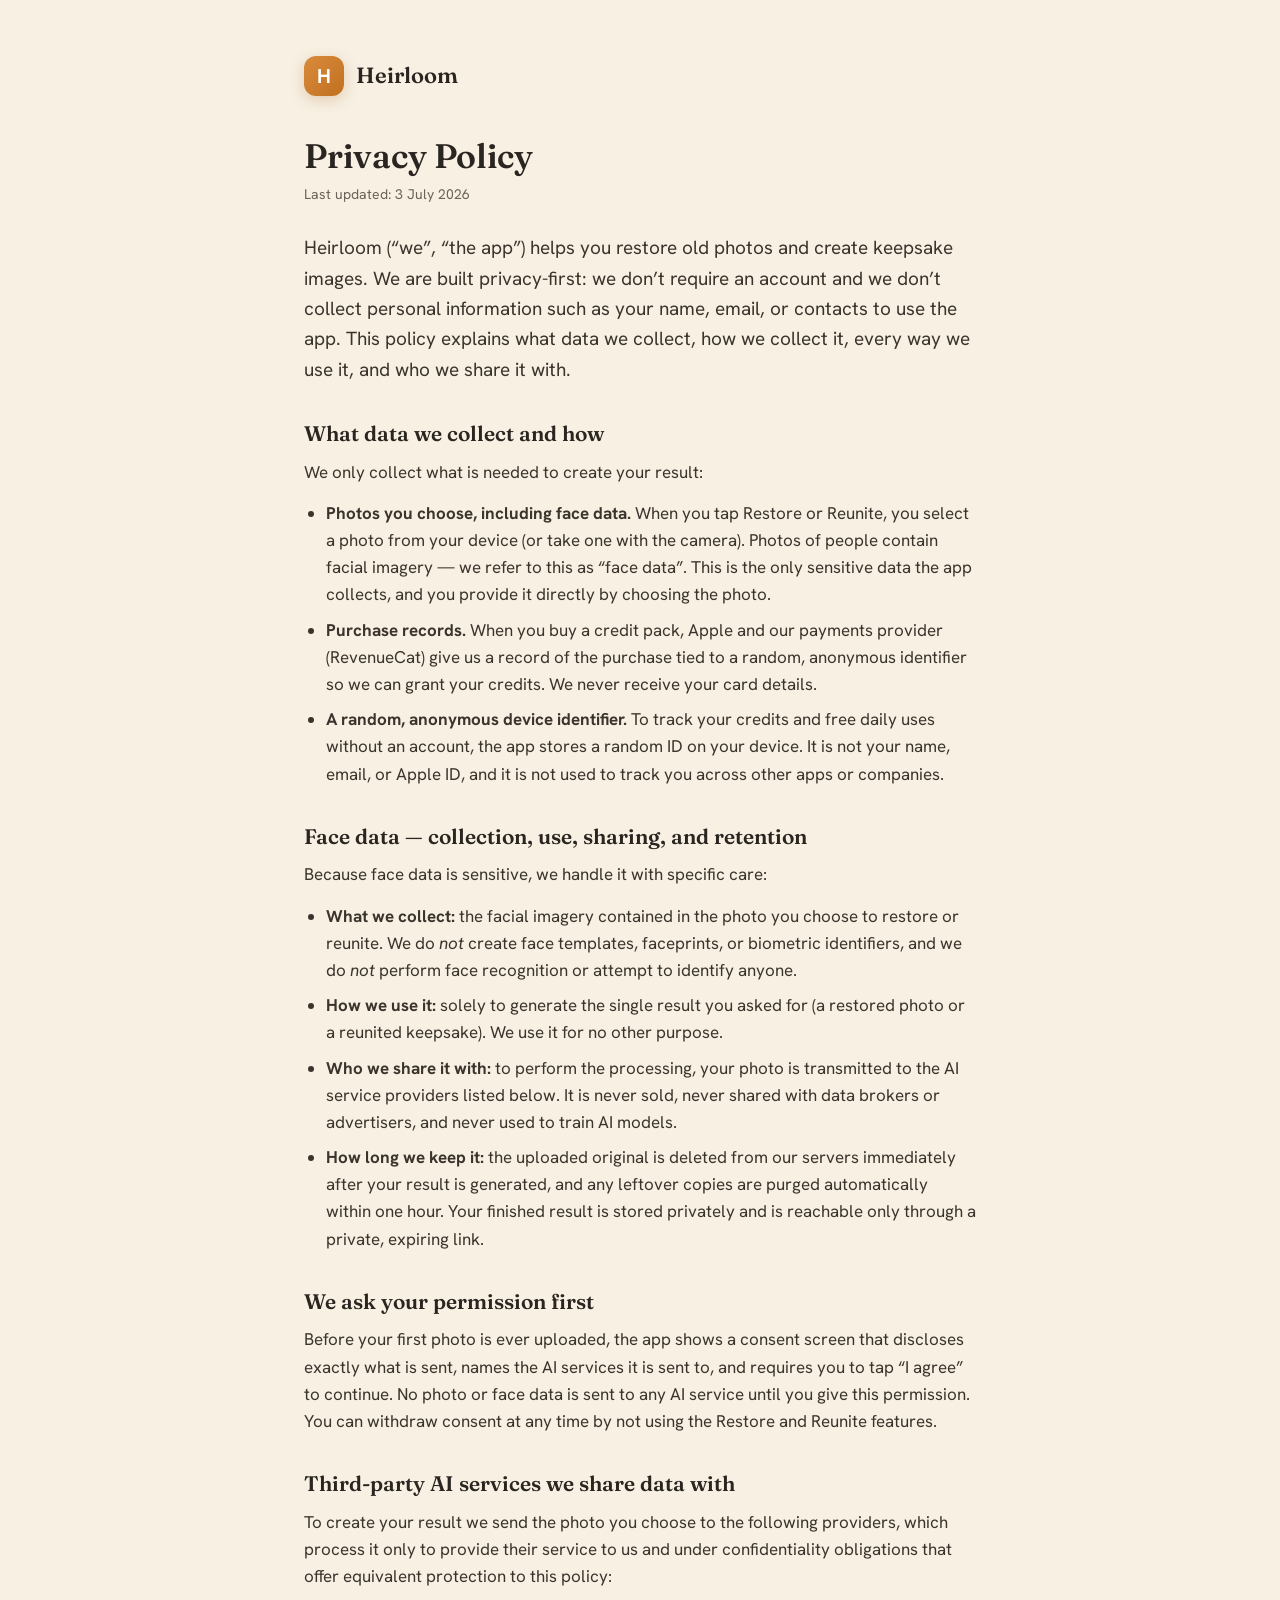
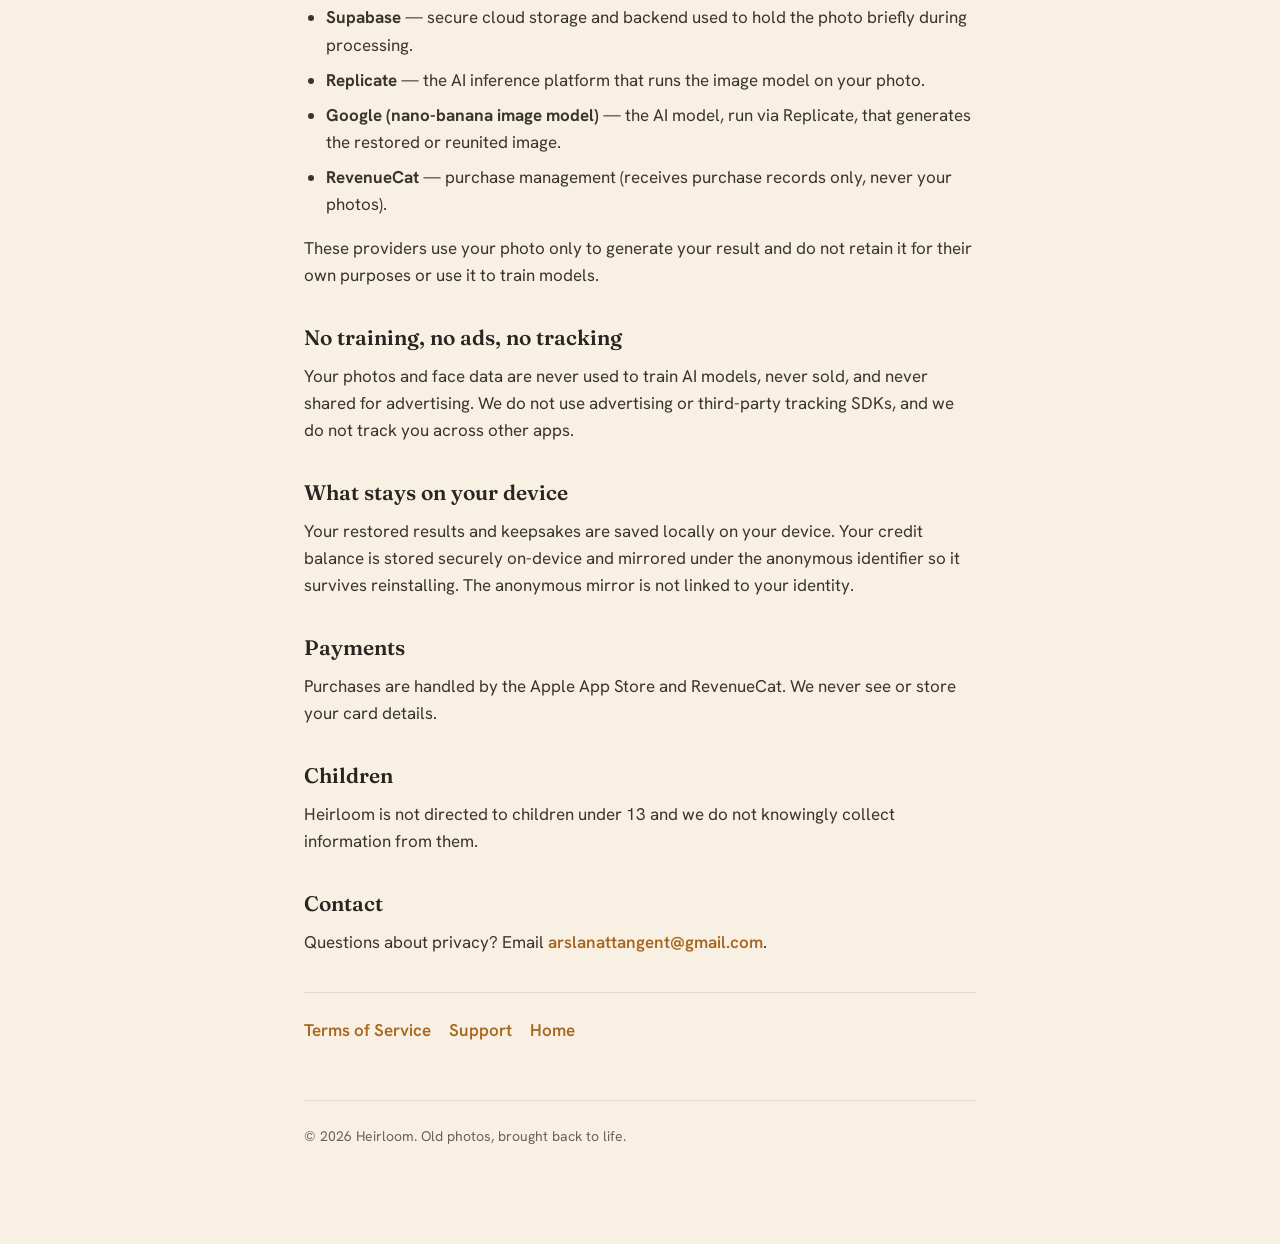
==== index.html @ 7bb330ab "Publish Heirloom privacy policy, terms, and support pages" ====
<!doctype html>
<html lang="en">
<head>
  <meta charset="utf-8" />
  <meta name="viewport" content="width=device-width, initial-scale=1" />
  <title>Privacy Policy — Heirloom</title>
  <link rel="preconnect" href="https://fonts.googleapis.com" />
  <link href="https://fonts.googleapis.com/css2?family=Fraunces:opsz,wght@9..144,500;9..144,600&family=Hanken+Grotesk:wght@400;500;600;700&display=swap" rel="stylesheet" />
  <link rel="stylesheet" href="style.css" />
</head>
<body>
  <div class="wrap">
    <header class="site">
      <div class="mark">H</div>
      <div class="brand">Heirloom</div>
    </header>

    <h1>Privacy Policy</h1>
    <p class="updated">Last updated: 3 July 2026</p>

    <p class="lead">Heirloom (“we”, “the app”) helps you restore old photos and create keepsake images. We are built privacy-first: we don’t require an account and we don’t collect personal information such as your name, email, or contacts to use the app. This policy explains what data we collect, how we collect it, every way we use it, and who we share it with.</p>

    <h2>What data we collect and how</h2>
    <p>We only collect what is needed to create your result:</p>
    <ul>
      <li><strong>Photos you choose, including face data.</strong> When you tap Restore or Reunite, you select a photo from your device (or take one with the camera). Photos of people contain facial imagery — we refer to this as “face data”. This is the only sensitive data the app collects, and you provide it directly by choosing the photo.</li>
      <li><strong>Purchase records.</strong> When you buy a credit pack, Apple and our payments provider (RevenueCat) give us a record of the purchase tied to a random, anonymous identifier so we can grant your credits. We never receive your card details.</li>
      <li><strong>A random, anonymous device identifier.</strong> To track your credits and free daily uses without an account, the app stores a random ID on your device. It is not your name, email, or Apple ID, and it is not used to track you across other apps or companies.</li>
    </ul>

    <h2>Face data — collection, use, sharing, and retention</h2>
    <p>Because face data is sensitive, we handle it with specific care:</p>
    <ul>
      <li><strong>What we collect:</strong> the facial imagery contained in the photo you choose to restore or reunite. We do <em>not</em> create face templates, faceprints, or biometric identifiers, and we do <em>not</em> perform face recognition or attempt to identify anyone.</li>
      <li><strong>How we use it:</strong> solely to generate the single result you asked for (a restored photo or a reunited keepsake). We use it for no other purpose.</li>
      <li><strong>Who we share it with:</strong> to perform the processing, your photo is transmitted to the AI service providers listed below. It is never sold, never shared with data brokers or advertisers, and never used to train AI models.</li>
      <li><strong>How long we keep it:</strong> the uploaded original is deleted from our servers immediately after your result is generated, and any leftover copies are purged automatically within one hour. Your finished result is stored privately and is reachable only through a private, expiring link.</li>
    </ul>

    <h2>We ask your permission first</h2>
    <p>Before your first photo is ever uploaded, the app shows a consent screen that discloses exactly what is sent, names the AI services it is sent to, and requires you to tap “I agree” to continue. No photo or face data is sent to any AI service until you give this permission. You can withdraw consent at any time by not using the Restore and Reunite features.</p>

    <h2>Third-party AI services we share data with</h2>
    <p>To create your result we send the photo you choose to the following providers, which process it only to provide their service to us and under confidentiality obligations that offer equivalent protection to this policy:</p>
    <ul>
      <li><strong>Supabase</strong> — secure cloud storage and backend used to hold the photo briefly during processing.</li>
      <li><strong>Replicate</strong> — the AI inference platform that runs the image model on your photo.</li>
      <li><strong>Google (nano-banana image model)</strong> — the AI model, run via Replicate, that generates the restored or reunited image.</li>
      <li><strong>RevenueCat</strong> — purchase management (receives purchase records only, never your photos).</li>
    </ul>
    <p>These providers use your photo only to generate your result and do not retain it for their own purposes or use it to train models.</p>

    <h2>No training, no ads, no tracking</h2>
    <p>Your photos and face data are never used to train AI models, never sold, and never shared for advertising. We do not use advertising or third-party tracking SDKs, and we do not track you across other apps.</p>

    <h2>What stays on your device</h2>
    <p>Your restored results and keepsakes are saved locally on your device. Your credit balance is stored securely on-device and mirrored under the anonymous identifier so it survives reinstalling. The anonymous mirror is not linked to your identity.</p>

    <h2>Payments</h2>
    <p>Purchases are handled by the Apple App Store and RevenueCat. We never see or store your card details.</p>

    <h2>Children</h2>
    <p>Heirloom is not directed to children under 13 and we do not knowingly collect information from them.</p>

    <h2>Contact</h2>
    <p>Questions about privacy? Email <a href="mailto:arslanattangent@gmail.com">arslanattangent@gmail.com</a>.</p>

    <nav class="links">
      <a href="terms.html">Terms of Service</a>
      <a href="support.html">Support</a>
      <a href="index.html">Home</a>
    </nav>

    <footer>© 2026 Heirloom. Old photos, brought back to life.</footer>
  </div>
</body>
</html>
---- style.css ----
:root {
  --paper: #F7F0E3;
  --paper2: #FBF6EC;
  --ink: #2A2520;
  --ink-soft: #6B6258;
  --line: #E6DCC9;
  --amber: #C77F33;
  --amber-deep: #A8651F;
  --white: #FFFFFF;
}
* { box-sizing: border-box; }
html { -webkit-text-size-adjust: 100%; }
body {
  margin: 0;
  background: var(--paper);
  color: var(--ink);
  font-family: "Hanken Grotesk", -apple-system, BlinkMacSystemFont, "Segoe UI", Roboto, sans-serif;
  line-height: 1.6;
  font-size: 17px;
}
.wrap { max-width: 720px; margin: 0 auto; padding: 56px 24px 96px; }
header.site { display: flex; align-items: center; gap: 12px; margin-bottom: 40px; }
.mark {
  width: 40px; height: 40px; border-radius: 12px;
  background: linear-gradient(135deg, #D98B3C, #C0701F);
  display: flex; align-items: center; justify-content: center;
  color: var(--white); font-weight: 700; font-size: 20px;
  box-shadow: 0 4px 14px rgba(168,101,31,0.25);
}
.brand { font-family: Fraunces, Georgia, serif; font-weight: 600; font-size: 22px; }
h1 { font-family: Fraunces, Georgia, serif; font-weight: 600; font-size: 34px; line-height: 1.2; margin: 0 0 6px; }
h2 { font-family: Fraunces, Georgia, serif; font-weight: 600; font-size: 21px; margin: 32px 0 8px; }
.updated { color: var(--ink-soft); font-size: 14px; margin-bottom: 28px; }
p { margin: 0 0 14px; color: #3a342c; }
ul { margin: 0 0 16px; padding-left: 22px; color: #3a342c; }
li { margin: 0 0 8px; }
a { color: var(--amber-deep); text-decoration: none; font-weight: 600; }
a:hover { text-decoration: underline; }
.lead { font-size: 19px; }
.card {
  background: var(--paper2); border: 1px solid var(--line);
  border-radius: 16px; padding: 22px 24px; margin: 22px 0;
}
nav.links { display: flex; flex-wrap: wrap; gap: 18px; margin-top: 36px; padding-top: 24px; border-top: 1px solid var(--line); }
footer { margin-top: 56px; padding-top: 24px; border-top: 1px solid var(--line); color: var(--ink-soft); font-size: 14px; }
.btn {
  display: inline-block; background: linear-gradient(135deg, #D98B3C, #C0701F);
  color: var(--white); padding: 12px 22px; border-radius: 12px; font-weight: 600;
}
.btn:hover { text-decoration: none; opacity: 0.94; }
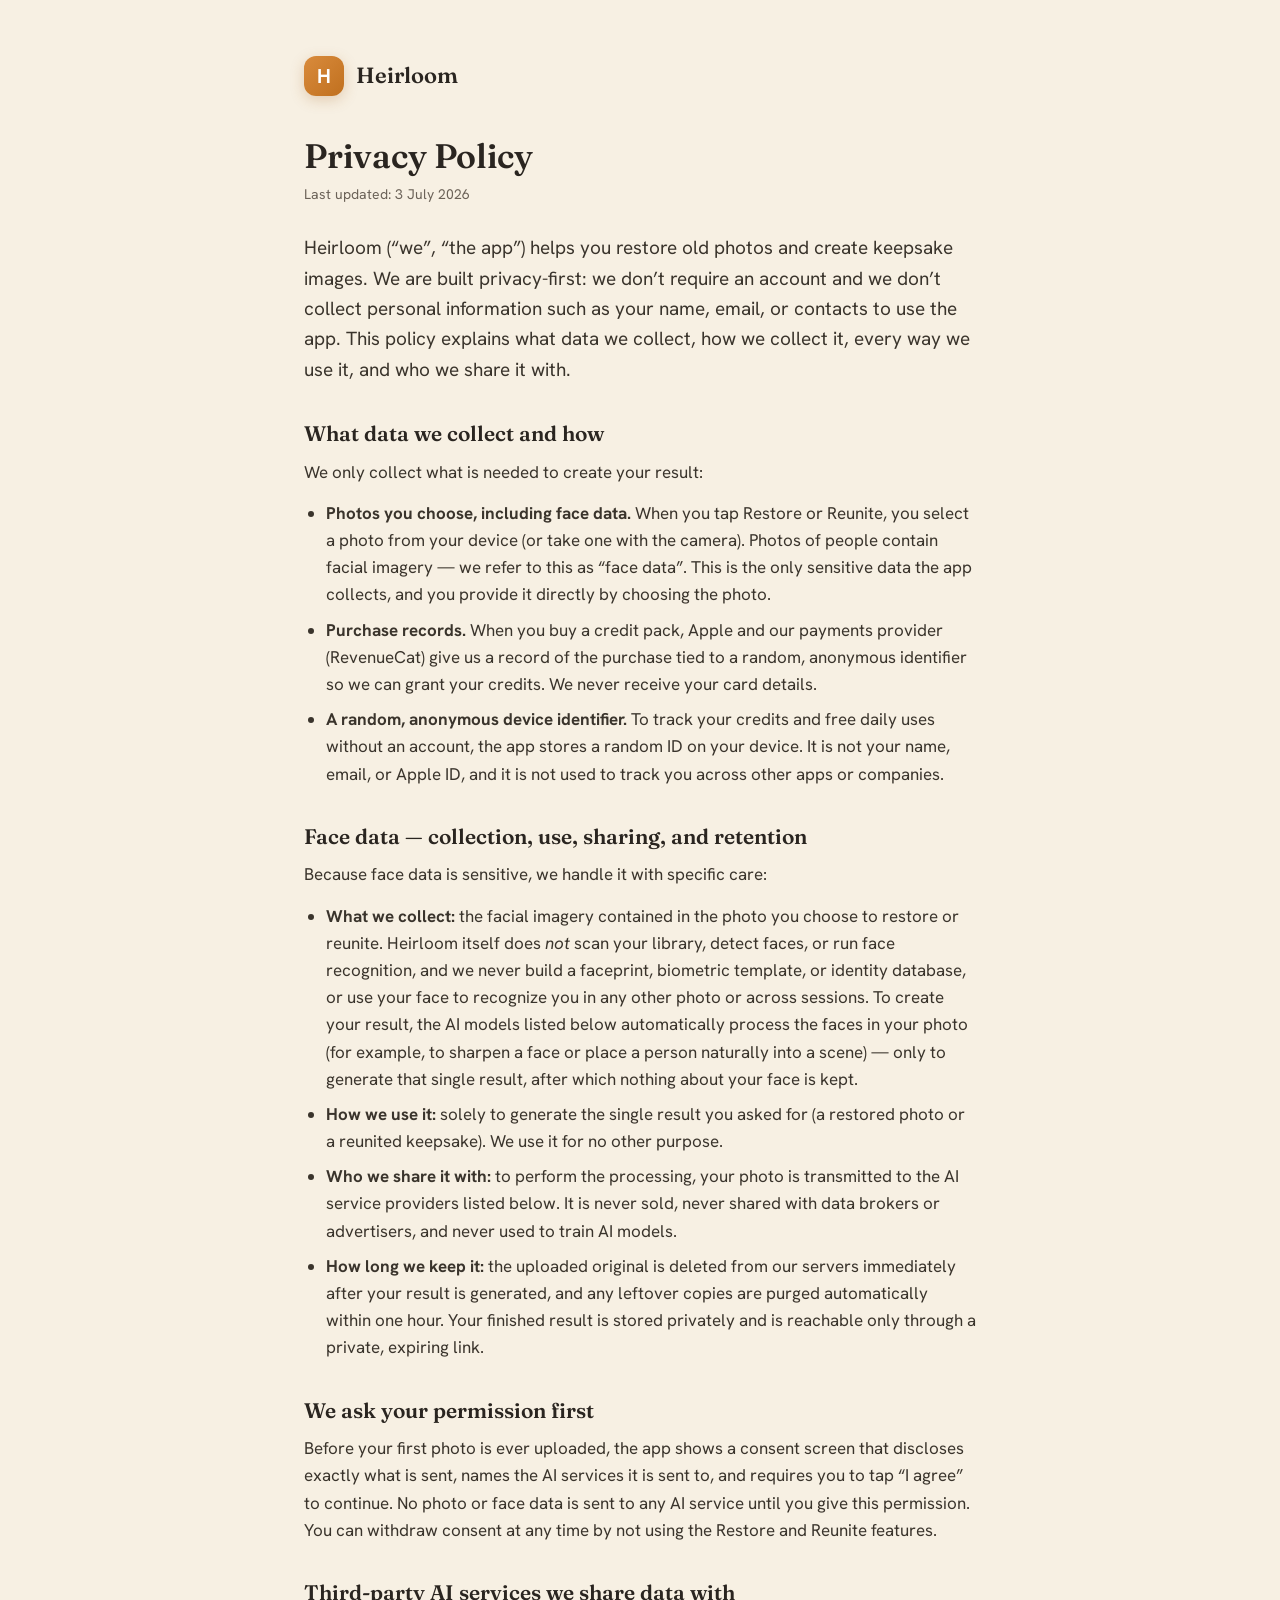
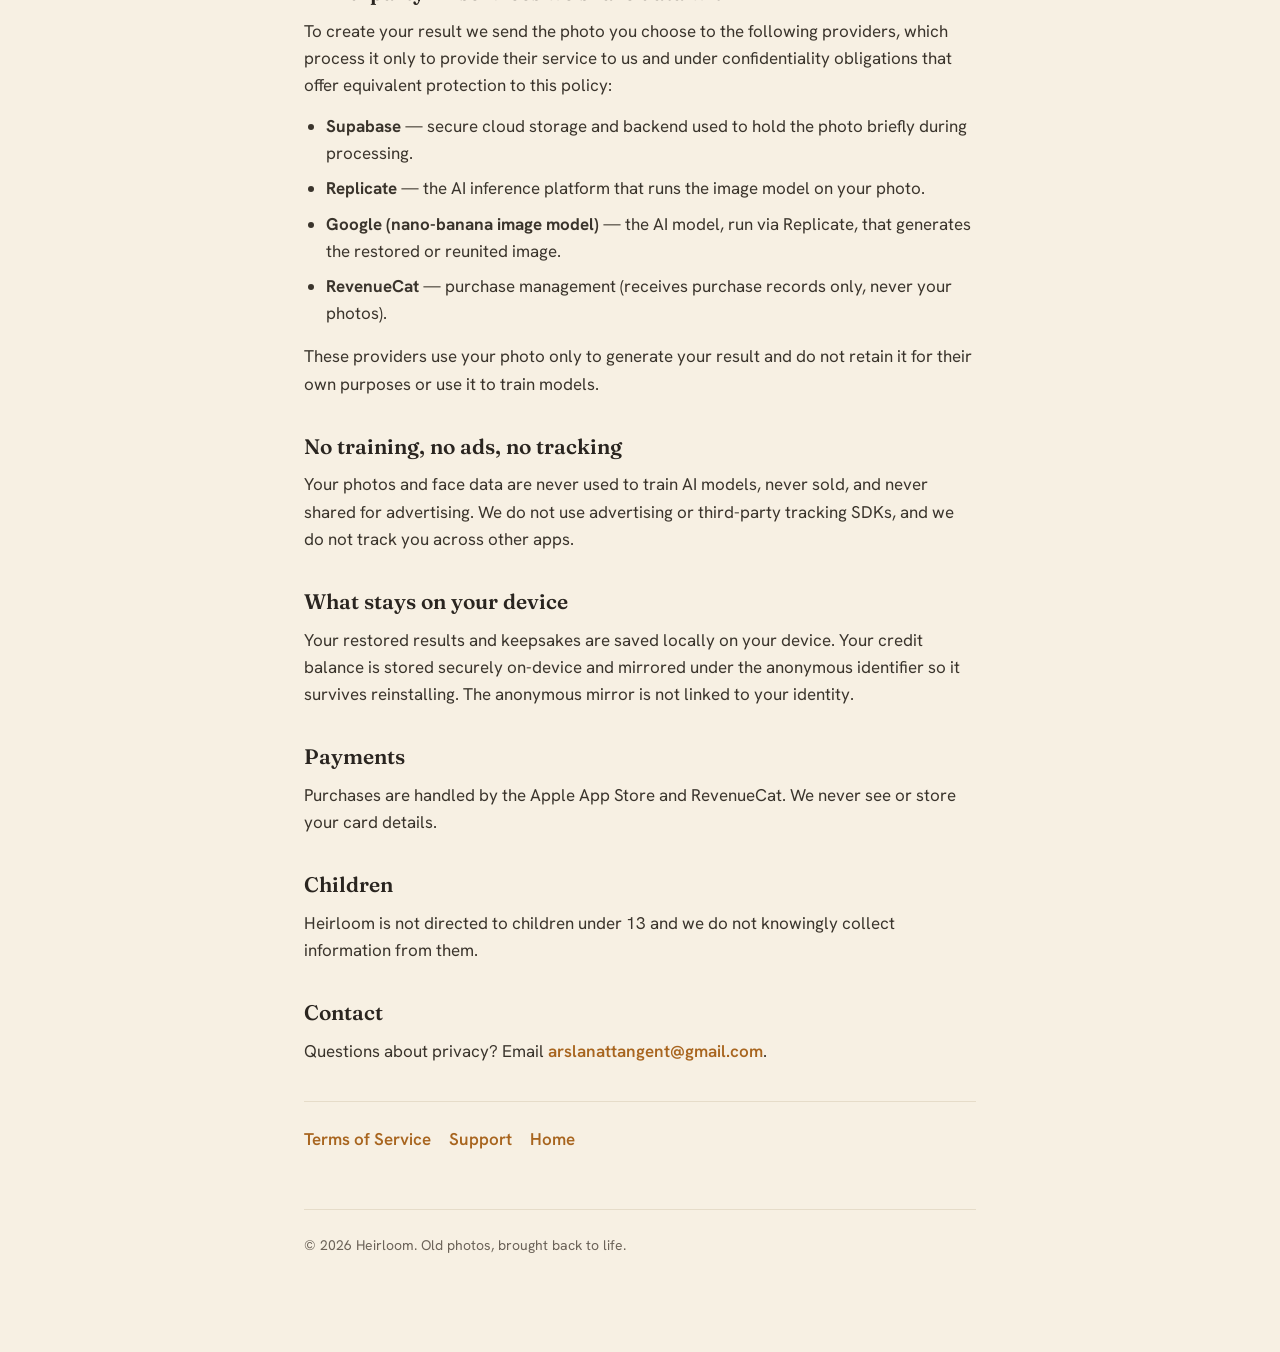
==== commit b5834530: "Clarify face-data wording: AI models process faces to produce the result; no stored faceprint / no r" ====
--- a/index.html
+++ b/index.html
@@ -31,7 +31,7 @@
     <h2>Face data — collection, use, sharing, and retention</h2>
     <p>Because face data is sensitive, we handle it with specific care:</p>
     <ul>
-      <li><strong>What we collect:</strong> the facial imagery contained in the photo you choose to restore or reunite. We do <em>not</em> create face templates, faceprints, or biometric identifiers, and we do <em>not</em> perform face recognition or attempt to identify anyone.</li>
+      <li><strong>What we collect:</strong> the facial imagery contained in the photo you choose to restore or reunite. Heirloom itself does <em>not</em> scan your library, detect faces, or run face recognition, and we never build a faceprint, biometric template, or identity database, or use your face to recognize you in any other photo or across sessions. To create your result, the AI models listed below automatically process the faces in your photo (for example, to sharpen a face or place a person naturally into a scene) — only to generate that single result, after which nothing about your face is kept.</li>
       <li><strong>How we use it:</strong> solely to generate the single result you asked for (a restored photo or a reunited keepsake). We use it for no other purpose.</li>
       <li><strong>Who we share it with:</strong> to perform the processing, your photo is transmitted to the AI service providers listed below. It is never sold, never shared with data brokers or advertisers, and never used to train AI models.</li>
       <li><strong>How long we keep it:</strong> the uploaded original is deleted from our servers immediately after your result is generated, and any leftover copies are purged automatically within one hour. Your finished result is stored privately and is reachable only through a private, expiring link.</li>
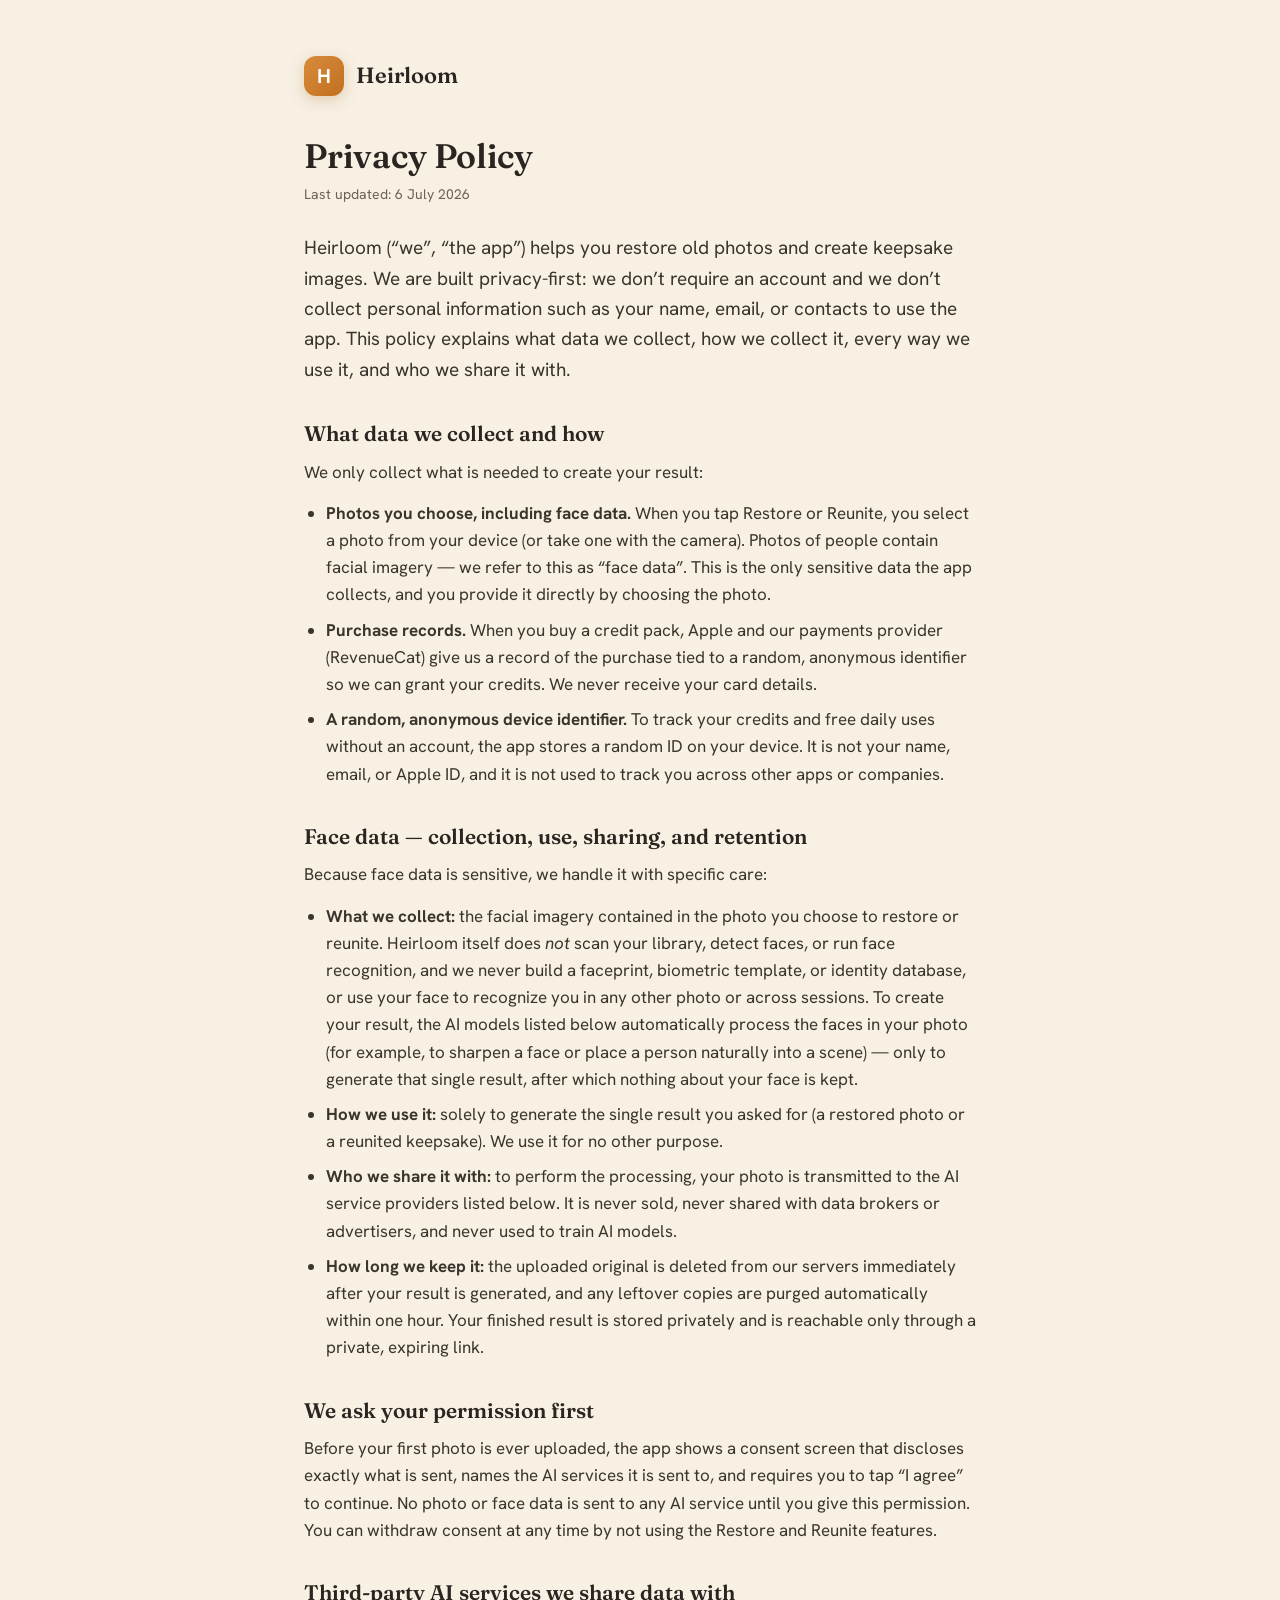
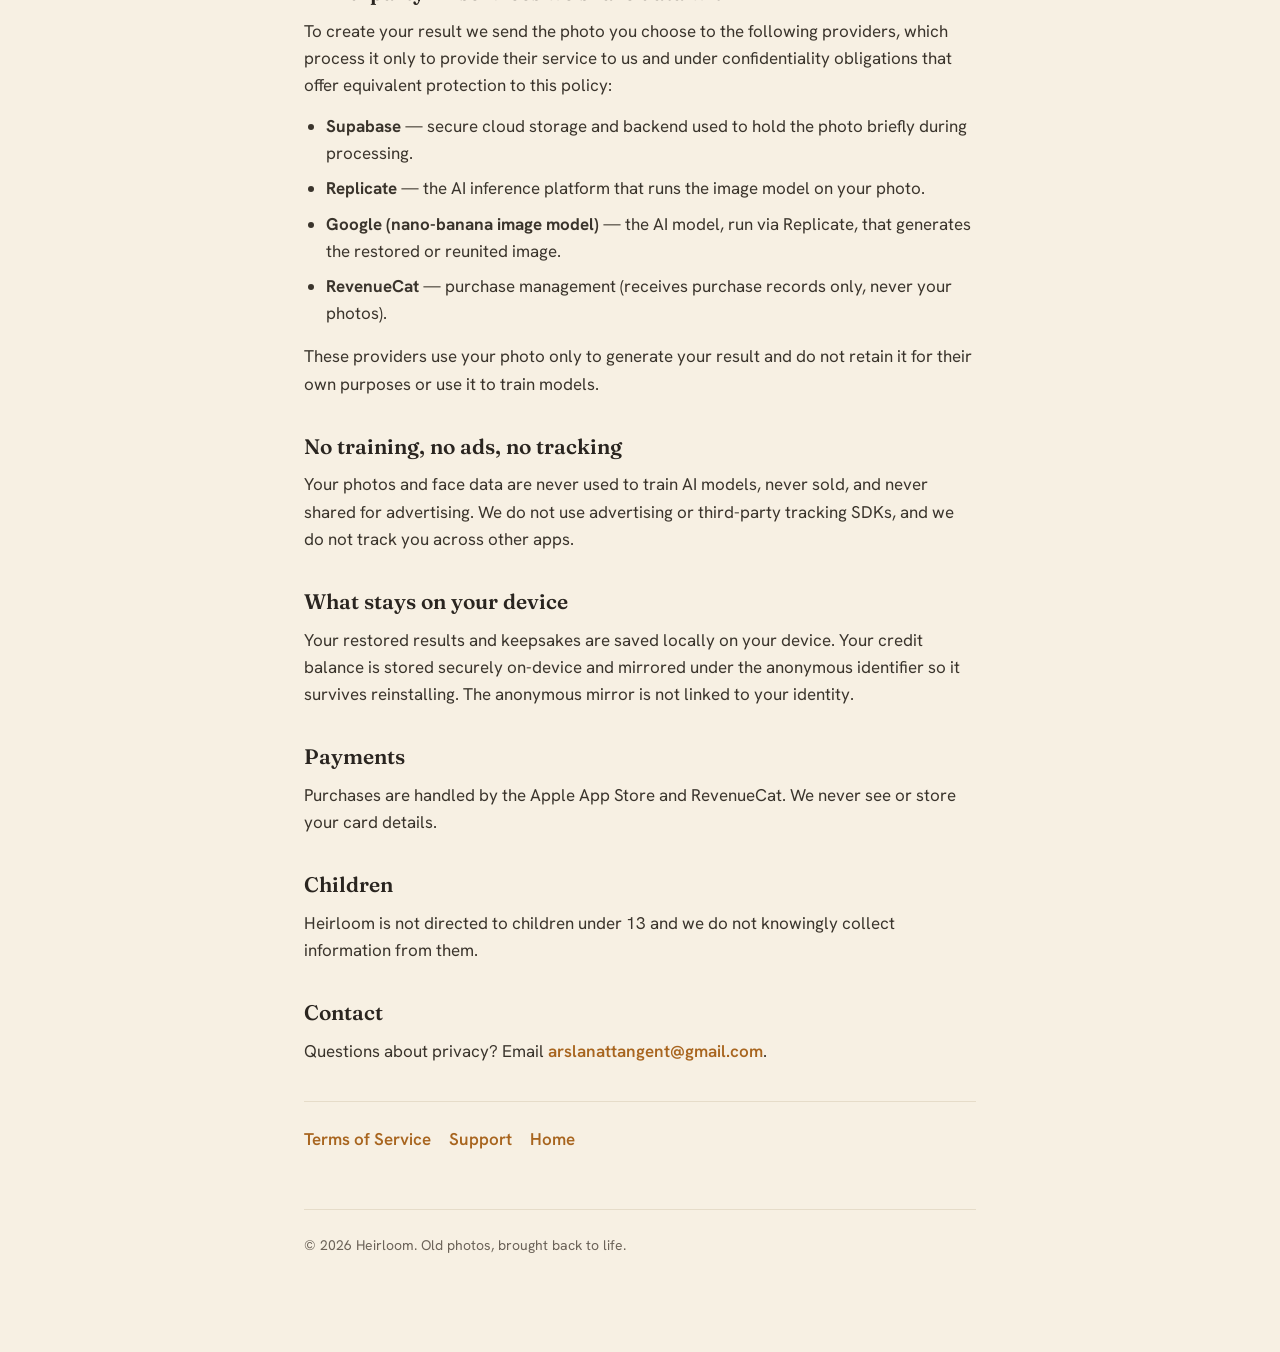
==== commit eee90db2: "Update privacy policy date to 6 July 2026" ====
--- a/index.html
+++ b/index.html
@@ -16,7 +16,7 @@
     </header>
 
     <h1>Privacy Policy</h1>
-    <p class="updated">Last updated: 3 July 2026</p>
+    <p class="updated">Last updated: 6 July 2026</p>
 
     <p class="lead">Heirloom (“we”, “the app”) helps you restore old photos and create keepsake images. We are built privacy-first: we don’t require an account and we don’t collect personal information such as your name, email, or contacts to use the app. This policy explains what data we collect, how we collect it, every way we use it, and who we share it with.</p>
 
